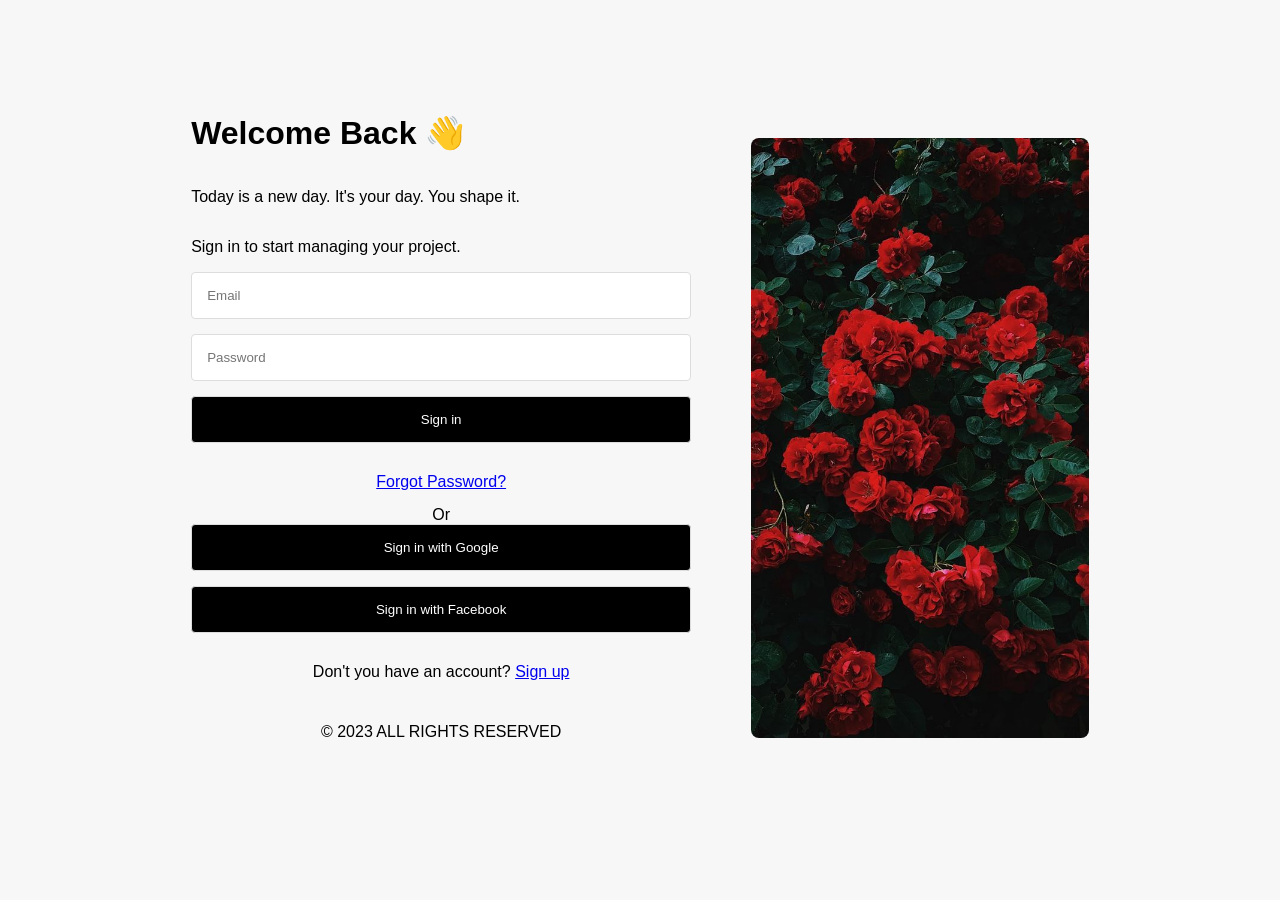
==== index.html @ 6852f7e7 "Update and rename Untitled-2.html to index.html" ====
<!DOCTYPE html>
<html lang="en">
<head>
<meta charset="UTF-8">
<meta name="viewport" content="width=device-width, initial-scale=1.0">
<title>Welcome Back</title>
<link rel="stylesheet" href="styles.css">
</head>
<body>
<div class="content">
    <div class="text-section">
        <h1>Welcome Back 👋</h1>
        <p>Today is a new day. It's your day. You shape it.</p>
        <p>Sign in to start managing your project.</p>
        <form class="login-form">
            <input type="email" placeholder="Email" required>
            <input type="password" placeholder="Password" required>
            <button type="submit">Sign in</button>
            <a href="#" class="forgot-password">Forgot Password?</a>
            <div class="divider">Or</div>
            <button type="button" class="google-sign-in">Sign in with Google</button>
            <button type="button" class="facebook-sign-in">Sign in with Facebook</button>
            <p class="signup">Don't you have an account? <a href="#">Sign up</a></p>
        </form>
        <footer>
            <p>© 2023 ALL RIGHTS RESERVED</p>
        </footer>
    </div>
    <div class="image-section">
        <img src="hoaqua.png" alt="Flowers" class="responsive-image">
    </div>
</div>
</body>
</html>
---- styles.css ----
body, html {
    height: 100%;
    margin: 0;
    font-family: 'Arial', sans-serif;
    background: #f7f7f7;
}

.content {
    display: flex;
    justify-content: center;
    align-items: center; /* Centers items vertically within the container */
    min-height: 80vh; /* Ensure the content covers the full viewport height */
    padding: 80px 20px; /* Add padding to the top and bottom for spacing */
    gap: 60px; /* Gap between the login section and the image */
    max-width: 1200px; /* Maximum width of the container */
    margin: auto; /* Centers the content horizontally within the viewport */
}

.text-section {
    display: flex;
    flex-direction: column;
    justify-content: space-between; /* Space between items vertically */
    max-width: 500px; /* Maximum width for the text section */
    width: 100%; /* Full width */
    box-sizing: border-box; /* Includes padding and border in the element's total width and height */
}

h1 {
    margin: 0 0 20px 0; /* Margin to the bottom of h1 */
}

.login-form {
    display: flex;
    flex-direction: column;
}

.login-form input,
.login-form button {
    padding: 15px; /* Larger padding for inputs and buttons */
    margin-bottom: 15px; /* Space between form elements */
    border: 1px solid #ddd; /* Border styling */
    border-radius: 4px; /* Rounded corners for inputs and buttons */
}

.login-form button {
    background: #000;
    color: #fff;
    cursor: pointer;
}

.forgot-password,
.signup,
.divider {
    text-align: center;
    display: block;
    margin-top: 15px;
}

.image-section {
    flex-shrink: 0; /* Prevents the image from shrinking */
}

.responsive-image {
    max-height: 600px; /* Maximum height for the image */
    width: auto; /* Width adjusts automatically */
    object-fit: cover; /* Ensures the image covers the area properly */
    border-radius: 8px; /* Rounded corners for the image */
}

footer {
    padding: 10px 0;
    text-align: center; /* Centers the footer text */
}

/* Responsive adjustments for smaller devices */
@media (max-width: 768px) {
    .content {
        flex-direction: column; /* Stack the sections on top of each other on small screens */
        padding: 40px 20px; /* Reduced padding on small screens */
        gap: 30px; /* Reduced gap on small screens */
    }
    .text-section,
    .image-section {
        width: 90%; /* Adjusts the width for small screens */
        max-width: none;
    }
    .responsive-image {
        max-height: 300px; /* Adjusts the height for small screens */
    }
}
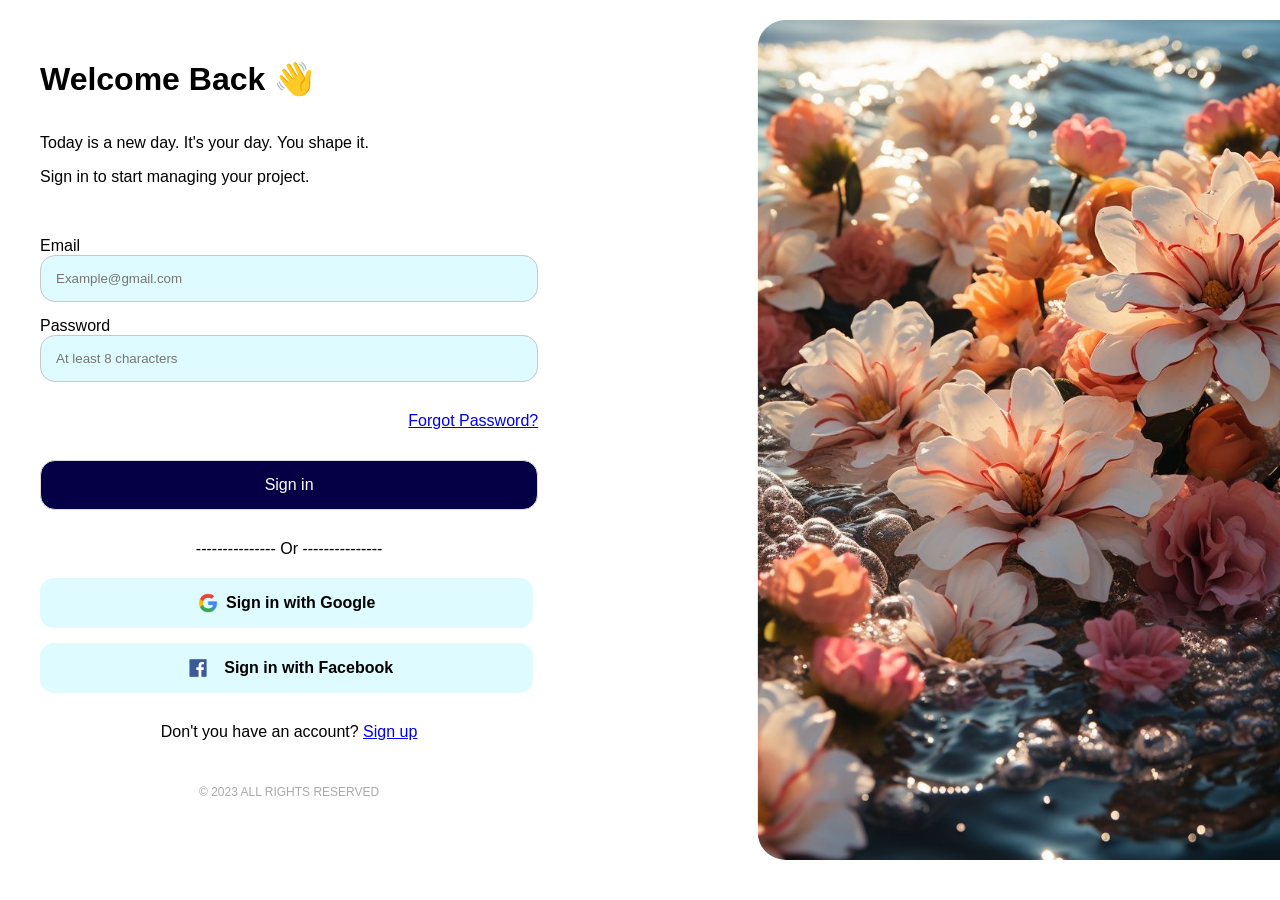
==== commit 9a6d613c: "Add files via upload" ====
--- a/index.html
+++ b/index.html
@@ -10,16 +10,26 @@
 <div class="content">
     <div class="text-section">
         <h1>Welcome Back 👋</h1>
-        <p>Today is a new day. It's your day. You shape it.</p>
-        <p>Sign in to start managing your project.</p>
+        <div class="text2">
+            <p>Today is a new day. It's your day. You shape it.</p>
+            <p>Sign in to start managing your project.</p>
+        </div>
         <form class="login-form">
-            <input type="email" placeholder="Email" required>
-            <input type="password" placeholder="Password" required>
-            <button type="submit">Sign in</button>
+            <label for="email">Email</label>
+            <input id="email" type="email" placeholder="Example@gmail.com" required>
+            <label for="password">Password</label>
+            <input id="password" type="password" placeholder="At least 8 characters" required>
             <a href="#" class="forgot-password">Forgot Password?</a>
-            <div class="divider">Or</div>
-            <button type="button" class="google-sign-in">Sign in with Google</button>
-            <button type="button" class="facebook-sign-in">Sign in with Facebook</button>
+            <button type="submit" class="sign-in">Sign in</button>
+            <div class="divider">---------------  Or  ---------------</div>
+            <div class="social-button google-sign-in">
+                <img src="google.png" alt="Google logo" class="logo">
+                <span>Sign in with Google</span>
+            </div>
+            <div class="social-button facebook-sign-in">
+                <img src="facebook.png" alt="Facebook logo" class="logo">
+                <span>Sign in with Facebook</span>
+            </div>
             <p class="signup">Don't you have an account? <a href="#">Sign up</a></p>
         </form>
         <footer>
--- a/styles.css
+++ b/styles.css
@@ -1,90 +1,138 @@
+/* all the body */
 body, html {
     height: 100%;
     margin: 0;
     font-family: 'Arial', sans-serif;
-    background: #f7f7f7;
+    background: #ffffff;
 }
-
+/* content ( gan nhu la all the body) */
 .content {
     display: flex;
     justify-content: center;
-    align-items: center; /* Centers items vertically within the container */
-    min-height: 80vh; /* Ensure the content covers the full viewport height */
-    padding: 80px 20px; /* Add padding to the top and bottom for spacing */
-    gap: 60px; /* Gap between the login section and the image */
-    max-width: 1200px; /* Maximum width of the container */
-    margin: auto; /* Centers the content horizontally within the viewport */
+    align-items: center;
+    min-height: 80vh;
+    padding: 60px 20px;
+    gap: 300px;
+    max-width: 1200px;
+    margin: auto;
 }
-
+/* text gioi thieu ( bao gom ca big title ) */
 .text-section {
     display: flex;
     flex-direction: column;
-    justify-content: space-between; /* Space between items vertically */
-    max-width: 500px; /* Maximum width for the text section */
-    width: 100%; /* Full width */
-    box-sizing: border-box; /* Includes padding and border in the element's total width and height */
+    justify-content: space-between;
+    max-width: 500px;
+    width: 100%;
 }
+/* big title : wellcome back */
 
 h1 {
-    margin: 0 0 20px 0; /* Margin to the bottom of h1 */
+    margin: 0 0 20px 0;
 }
 
 .login-form {
     display: flex;
     flex-direction: column;
+    margin-top: 35px;
 }
 
-.login-form input,
-.login-form button {
-    padding: 15px; /* Larger padding for inputs and buttons */
-    margin-bottom: 15px; /* Space between form elements */
-    border: 1px solid #ddd; /* Border styling */
-    border-radius: 4px; /* Rounded corners for inputs and buttons */
+.login-form input{
+    background: #defbff;
+    padding: 15px;
+    margin-bottom: 15px;
+    border: 1px solid #c9c7c7;
+    border-radius: 15px;
 }
 
 .login-form button {
-    background: #000;
+    padding: 15px;
+    margin-bottom: 15px;
+    border: 1px solid #ddd;
+    border-radius: 15px;
+}
+
+.login-form button.sign-in {
+    background: #050046;
     color: #fff;
+    font-size: 16px; 
     cursor: pointer;
 }
 
-.forgot-password,
+.social-button {
+    display: flex;
+    justify-content: center; /* Center the content of the button */
+    align-items: center;
+    padding: 15px;
+    margin-bottom: 15px;
+    border-radius: 14px;
+    cursor: pointer;
+    border: none;
+    font-weight: bold;
+    width: 93%; 
+}
+
+.google-sign-in {
+    background-color: #defbff;
+    color: rgb(0, 0, 0);
+}
+
+.facebook-sign-in {
+    background-color: #defbff;
+    color: rgb(0, 0, 0);
+}
+
+.logo {
+    margin-right: 8px;
+    height: 20px;
+}
+
+.forgot-password{
+    text-align: right;
+    display: block;
+    margin-top: 15px;
+    margin-bottom: 30px;
+}
 .signup,
 .divider {
     text-align: center;
     display: block;
     margin-top: 15px;
+    margin-bottom: 20px;
+    
 }
 
 .image-section {
-    flex-shrink: 0; /* Prevents the image from shrinking */
+    flex-shrink: 0;
 }
 
 .responsive-image {
-    max-height: 600px; /* Maximum height for the image */
-    width: auto; /* Width adjusts automatically */
-    object-fit: cover; /* Ensures the image covers the area properly */
-    border-radius: 8px; /* Rounded corners for the image */
+    max-height: 600px;
+    width: auto;
+    object-fit: cover;
+    border-radius: 20px;
+    transform: scale(1.4);
+    margin-right: 0%; 
 }
 
 footer {
-    padding: 10px 0;
-    text-align: center; /* Centers the footer text */
+    padding: 12px 0;
+    text-align: center;
+    font-size: 12px; 
+    color: #aaa; 
 }
 
-/* Responsive adjustments for smaller devices */
+
 @media (max-width: 768px) {
     .content {
-        flex-direction: column; /* Stack the sections on top of each other on small screens */
-        padding: 40px 20px; /* Reduced padding on small screens */
-        gap: 30px; /* Reduced gap on small screens */
+        flex-direction: column;
+        padding: 40px 20px;
+        gap: 30px;
     }
     .text-section,
     .image-section {
-        width: 90%; /* Adjusts the width for small screens */
-        max-width: none;
+        width: 90%;
     }
     .responsive-image {
-        max-height: 300px; /* Adjusts the height for small screens */
+        max-height: 300px;
     }
 }
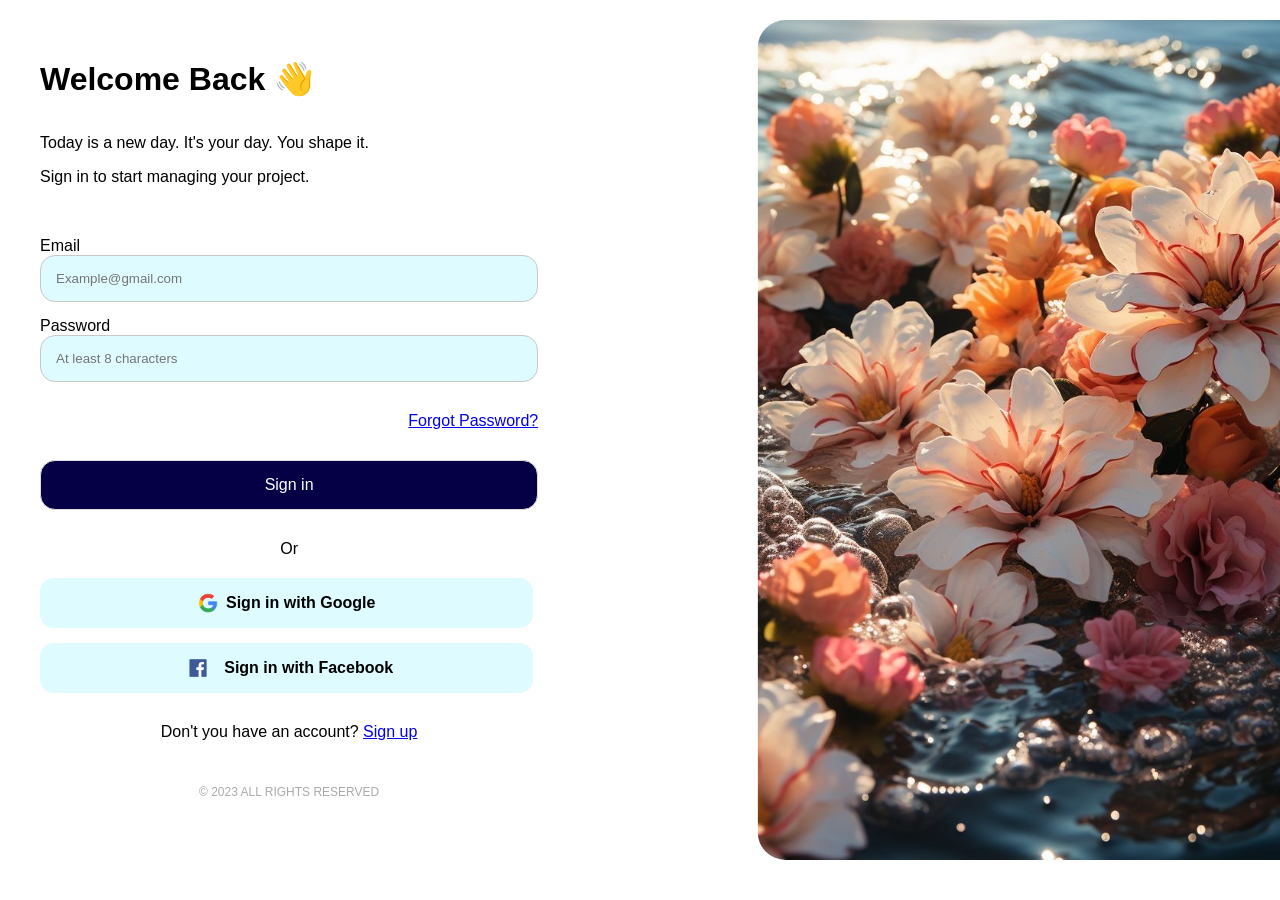
==== commit e1cb2061: "Update index.html" ====
--- a/index.html
+++ b/index.html
@@ -21,7 +21,7 @@
             <input id="password" type="password" placeholder="At least 8 characters" required>
             <a href="#" class="forgot-password">Forgot Password?</a>
             <button type="submit" class="sign-in">Sign in</button>
-            <div class="divider">---------------  Or  ---------------</div>
+            <div class="divider"> Or </div>
             <div class="social-button google-sign-in">
                 <img src="google.png" alt="Google logo" class="logo">
                 <span>Sign in with Google</span>
--- a/styles.css
+++ b/styles.css
@@ -124,15 +124,82 @@
 
 @media (max-width: 768px) {
     .content {
+        display: flex;
         flex-direction: column;
-        padding: 40px 20px;
-        gap: 30px;
-    }
-    .text-section,
+        align-items: center;
+        width: 80%;
+        margin-top: 0px; 
+    }
     .image-section {
+        width: 70%; 
+        padding-top: 30%; 
+        position: relative;
+        margin-top: 0px; 
+        margin-bottom: -200px;
+        margin-left:3px;
+        order: 1; 
+    }
+
+    .responsive-image {
+        position: absolute;
+        top: 0;
+        left: 0;
+        width: 100%;
+        height: 100%;
+        object-fit: cover;
+        object-position: center;
+        border-radius: 10px; 
+    }
+
+   
+    .text-section {
         width: 90%;
-    }
-    .responsive-image {
-        max-height: 300px;
-    }
-}
+        padding: 0 5%; 
+        margin-top: -50px; 
+        position: relative; 
+        z-index: 1; 
+        order: 2; 
+    }
+
+    
+    .login-form button{
+        width: 106%;
+    }
+    .login-form input,
+    .social-button {
+        width: 100%;
+        margin: 10px 0;
+       
+    }
+
+    .social-button {
+        display: flex;
+        align-items: center;
+        justify-content: center;
+    }
+
+   
+    footer {
+        font-size: 12px;
+        color: #999;
+        text-align: center;
+        margin-top: 10px; 
+    }
+
+    
+    .divider {
+        display: flex;
+        align-items: center;
+        text-align: center;
+        color: #999;
+        margin: 20px 0;
+    }
+
+    .divider:before,
+    .divider:after {
+        content: '';
+        flex: 1;
+        border-bottom: 1px solid #eee;
+        margin: 0px 10px;
+    }
+}
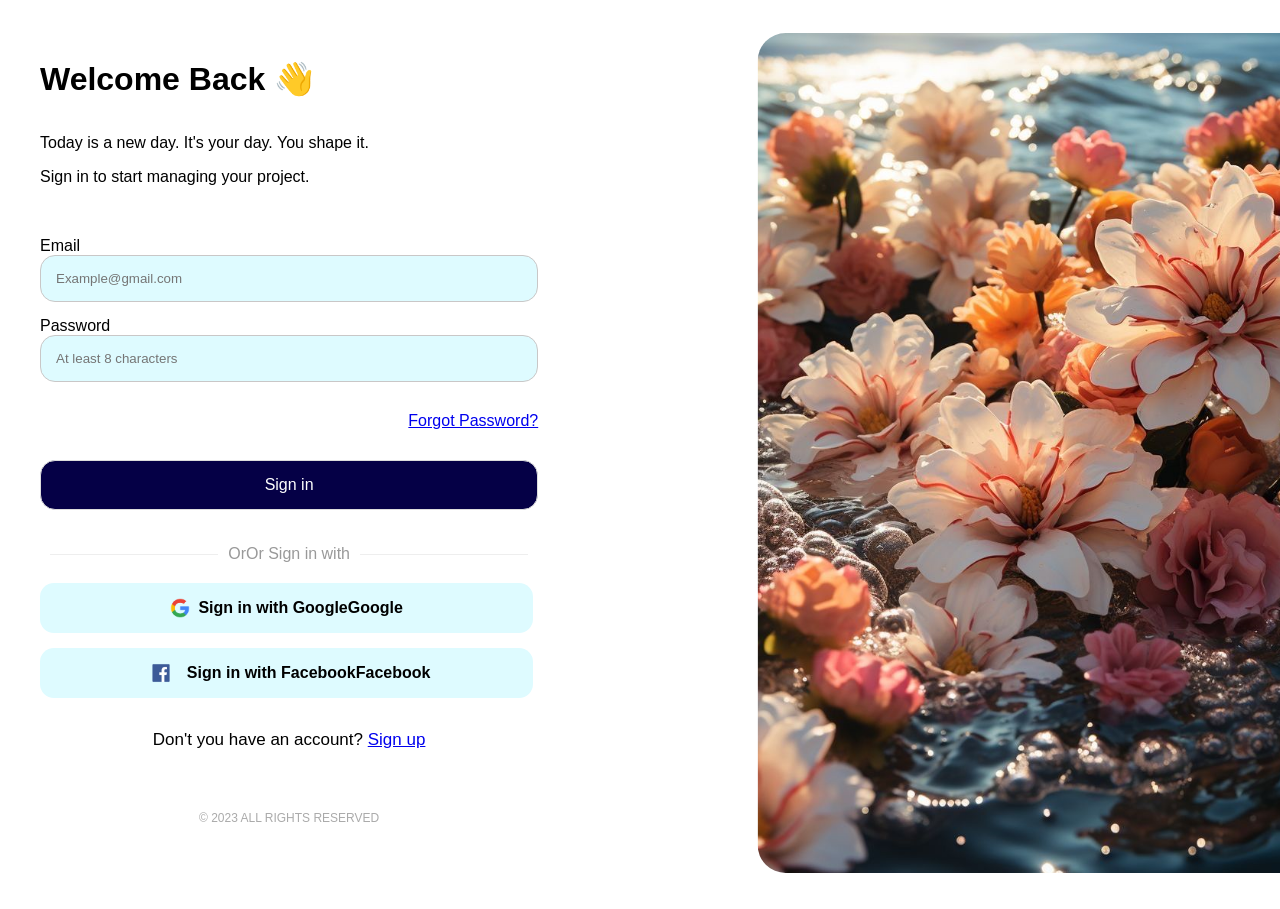
==== commit 7af9b1dd: "Update index.html" ====
--- a/index.html
+++ b/index.html
@@ -21,15 +21,25 @@
             <input id="password" type="password" placeholder="At least 8 characters" required>
             <a href="#" class="forgot-password">Forgot Password?</a>
             <button type="submit" class="sign-in">Sign in</button>
-            <div class="divider"> Or </div>
+            <div class="divider">
+                <div class="divider-line"></div>
+                <span class="divider-text"> Or </span>
+                <span class="divider-mobile-text"> Or Sign in with </span>
+                <div class="divider-line"></div>
+            </div>
+            <div class="social-buttons-container">
             <div class="social-button google-sign-in">
-                <img src="google.png" alt="Google logo" class="logo">
-                <span>Sign in with Google</span>
+            <img src="google.png" alt="Google logo" class="logo">
+            <span class="desktop-text">Sign in with Google</span>
+            <span class="mobile-text">Google</span>
             </div>
             <div class="social-button facebook-sign-in">
-                <img src="facebook.png" alt="Facebook logo" class="logo">
-                <span>Sign in with Facebook</span>
-            </div>
+            <img src="facebook.png" alt="Facebook logo" class="logo">
+            <span class="desktop-text">Sign in with Facebook</span>
+            <span class="mobile-text">Facebook</span>
+           </div>
+           </div>
+
             <p class="signup">Don't you have an account? <a href="#">Sign up</a></p>
         </form>
         <footer>
--- a/styles.css
+++ b/styles.css
@@ -92,13 +92,27 @@
     margin-top: 15px;
     margin-bottom: 30px;
 }
-.signup,
+
 .divider {
+    display: flex;
+    align-items: center;
     text-align: center;
-    display: block;
-    margin-top: 15px;
-    margin-bottom: 20px;
-    
+    color: #999;
+    margin: 20px 0;
+}
+
+.divider::before,
+.divider::after {
+    content: '';
+    flex: 1;
+    border-bottom: 1px solid #eee;
+    margin: 0px 10px;
+}
+.signup {
+    text-align: center; /* Căn giữa nội dung */
+    width: 100%; /* Đảm bảo rằng nó chiếm đầy chiều rộng */
+    order: 3; 
+    font-size: 17px; 
 }
 
 .image-section {
@@ -116,6 +130,7 @@
 
 footer {
     padding: 12px 0;
+    margin-top: 20px;
     text-align: center;
     font-size: 12px; 
     color: #aaa; 
@@ -127,16 +142,19 @@
         display: flex;
         flex-direction: column;
         align-items: center;
-        width: 80%;
-        margin-top: 0px; 
+        width: 90%;
+        margin-top: -15px; 
+    }
+    h1{
+        margin-top: -18px; 
     }
     .image-section {
-        width: 70%; 
-        padding-top: 30%; 
+        width: 75%; 
+        padding-top: 33%; 
         position: relative;
-        margin-top: 0px; 
+        margin-top: -10px; 
         margin-bottom: -200px;
-        margin-left:3px;
+        margin-left: 3px;
         order: 1; 
     }
 
@@ -156,20 +174,27 @@
         width: 90%;
         padding: 0 5%; 
         margin-top: -50px; 
+        margin-left: -25px;
         position: relative; 
         z-index: 1; 
         order: 2; 
     }
-
-    
+    .text2{
+        margin-top: -20px; 
+    }
+    .login-form{
+        margin-top: -1px;
+    }
     .login-form button{
         width: 106%;
     }
-    .login-form input,
+    .login-form input{
+        margin-top: 4px;
+        margin-right: -20px;
+    }
     .social-button {
-        width: 100%;
-        margin: 10px 0;
-       
+        width: 98%;
+
     }
 
     .social-button {
@@ -177,13 +202,19 @@
         align-items: center;
         justify-content: center;
     }
-
+    .forgot-password{
+        margin-top: -5px;
+        margin-bottom: 10px;
+        
+        margin-right: -20px;
+    }
    
     footer {
-        font-size: 12px;
+        font-size: 10px;
         color: #999;
         text-align: center;
-        margin-top: 10px; 
+        margin-top: 5px;
+        margin-left: 10px; 
     }
 
     
@@ -192,7 +223,7 @@
         align-items: center;
         text-align: center;
         color: #999;
-        margin: 20px 0;
+        margin-left: 20px;
     }
 
     .divider:before,
